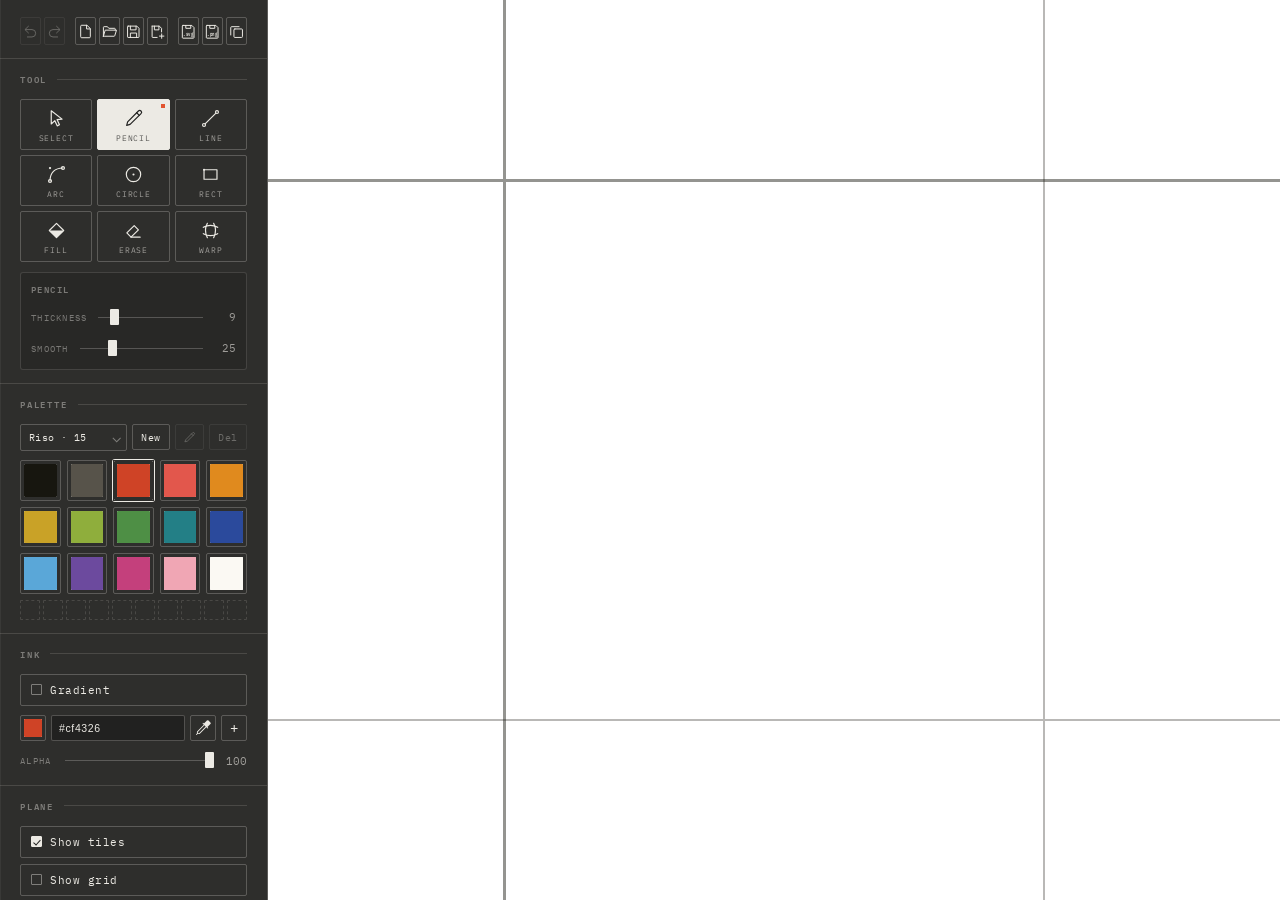
==== index.html @ 2a5c5476 "A sweep lies across what wears it, and the colours stay with the tools that use them What a gradient" ====
<!doctype html>
<html lang="en">
<head>
<meta charset="utf-8">
<meta name="viewport" content="width=device-width, initial-scale=1, maximum-scale=1, user-scalable=no">
<title>Tesselate</title>
<link rel="preconnect" href="https://fonts.googleapis.com">
<link rel="preconnect" href="https://fonts.gstatic.com" crossorigin>
<link href="https://fonts.googleapis.com/css2?family=Fraunces:ital,opsz,wght@0,9..144,400;0,9..144,600;1,9..144,400&family=IBM+Plex+Mono:wght@400;500;600&display=swap" rel="stylesheet">
<link rel="stylesheet" href="styles.css">
</head>
<body>

<aside class="rail">

  <section class="panel bar">
    <div class="toolbar">
      <button id="undo" title="Undo — ⌘Z" aria-label="Undo">
        <svg viewBox="0 0 24 24"><path d="M4.7 9.3h9.4a5.2 5.2 0 1 1 0 10.4H7.6"/><path d="M9.1 4.6L4.2 9.3l4.9 4.7"/></svg>
      </button>
      <button id="redo" title="Redo — ⇧⌘Z" aria-label="Redo">
        <svg viewBox="0 0 24 24"><path d="M19.3 9.3H9.9a5.2 5.2 0 1 0 0 10.4h6.5"/><path d="M14.9 4.6l4.9 4.7-4.9 4.7"/></svg>
      </button>
      <button id="newDrawing" class="gap" title="Start a new drawing" aria-label="New drawing">
        <svg viewBox="0 0 24 24"><path d="M13.5 3.2H6.6a1.4 1.4 0 0 0-1.4 1.4v14.8a1.4 1.4 0 0 0 1.4 1.4h10.8a1.4 1.4 0 0 0 1.4-1.4V8.4z"/><path d="M13.5 3.2v5.2h5.3"/></svg>
      </button>
      <button id="loadJson" title="Open a drawing — ⌘O" aria-label="Open a drawing">
        <svg viewBox="0 0 24 24"><path d="M3.4 18.6V6.2a1 1 0 0 1 1-1h4.7l1.9 2.3h8.1a1 1 0 0 1 1 1v1.6"/><path d="M3.4 18.6l2.5-8.5h16L19.4 18a1 1 0 0 1-1 .7H4.4a1 1 0 0 1-1-.1z"/></svg>
      </button>
      <button id="saveJson" title="Save the drawing back to its file — ⌘S" aria-label="Save">
        <svg viewBox="0 0 24 24"><path d="M4.4 4.4h12.3l3.1 3.1v12.1a.8.8 0 0 1-.8.8H4.4a.8.8 0 0 1-.8-.8V5.2a.8.8 0 0 1 .8-.8z"/><path d="M7.6 4.4v5.3h8V4.4"/><path d="M7.6 20.4v-6.2h8.8v6.2"/></svg>
      </button>
      <button id="saveJsonAs" title="Save the drawing to a new file — ⇧⌘S" aria-label="Save as">
        <svg viewBox="0 0 24 24"><path d="M4.4 4.4h10.2l3.1 3.1v5.1"/><path d="M4.4 4.4v15.2a.8.8 0 0 0 .8.8h6.3"/><path d="M7.6 4.4v5.3h6.4V4.4"/><path d="M17.9 15.4v6.2M14.8 18.5h6.2"/></svg>
      </button>
      <button id="exportSvg" class="gap" title="Save the tiling as an SVG" aria-label="Save SVG">
        <svg viewBox="0 0 24 24"><path d="M4.2 3.4h12.5l3.1 3.1v14a.9.9 0 0 1-.9.9H4.2a.9.9 0 0 1-.9-.9V4.3a.9.9 0 0 1 .9-.9z"/><path d="M8.2 3.4v4.1h7V3.4"/><text x="12" y="18.6" text-anchor="middle" textLength="16.4" lengthAdjust="spacingAndGlyphs">.svg</text></svg>
      </button>
      <button id="exportPng" title="Save the tiling as a PNG" aria-label="Save PNG">
        <svg viewBox="0 0 24 24"><path d="M4.2 3.4h12.5l3.1 3.1v14a.9.9 0 0 1-.9.9H4.2a.9.9 0 0 1-.9-.9V4.3a.9.9 0 0 1 .9-.9z"/><path d="M8.2 3.4v4.1h7V3.4"/><text x="12" y="18.6" text-anchor="middle" textLength="16.4" lengthAdjust="spacingAndGlyphs">.png</text></svg>
      </button>
      <button id="copyPng" title="Copy the tiling to the clipboard as a PNG" aria-label="Copy PNG">
        <svg viewBox="0 0 24 24"><rect x="8.4" y="8.4" width="12" height="12" rx="1.3"/><path d="M15.6 5.2H5.2a1.3 1.3 0 0 0-1.3 1.3v10.4"/></svg>
      </button>
    </div>
    <p class="filename mono" id="fileName" hidden></p>
    <div class="confirm" id="newConfirm" hidden>
      <p>Do you want to save your changes?</p>
      <div class="grid3">
        <button class="wide fatal" id="newYes">Yes</button>
        <button class="wide" id="newNo">No</button>
        <button class="wide" id="newCancel">Cancel</button>
      </div>
    </div>
  </section>

  <section class="panel">
    <div class="label"><span>Tool</span><i></i></div>
    <div class="tools" id="tools">
      <button class="tool" data-tool="select" title="Select — Space (click a mark, drag to move)">
        <svg viewBox="0 0 24 24"><path d="M6 3.2v15.1l4.1-3.8 2.7 5.9 2.6-1.2-2.7-5.9 5.7-.6z"/></svg>
        <em>Select</em>
      </button>
      <button class="tool" data-tool="pencil" title="Pencil — P (freehand, held drag; hold Ctrl as you let go to keep it exactly as drawn)">
        <svg viewBox="0 0 24 24"><path d="M4.2 19.8l3.9-1.1L20.6 6.4a2.1 2.1 0 0 0-3-3L5.3 15.9z"/><path d="M15.6 5.4l3 3"/></svg>
        <em>Pencil</em>
      </button>
      <button class="tool" data-tool="line" title="Line — L (click each end; Shift holds it square or to 45°)">
        <svg viewBox="0 0 24 24"><path d="M5.8 18.2L18.2 5.8"/><circle cx="4.6" cy="19.4" r="1.7"/><circle cx="19.4" cy="4.6" r="1.7"/></svg>
        <em>Line</em>
      </button>
      <button class="tool" data-tool="curve" title="Arc — A (click each end, then bend and click)">
        <svg viewBox="0 0 24 24"><path d="M4.6 19.4C4.6 10 10 4.6 19.4 4.6"/><circle cx="4.6" cy="19.4" r="1.7"/><circle cx="19.4" cy="4.6" r="1.7"/><path d="M4.6 4.6h.01" stroke-width="2.6"/></svg>
        <em>Arc</em>
      </button>
      <button class="tool" data-tool="circle" title="Circle — C (drag rim to rim, or click each end; hold Shift to draw from the centre)">
        <svg viewBox="0 0 24 24"><circle cx="12" cy="12" r="8.2"/><path d="M12 12h.01" stroke-width="2.4"/></svg>
        <em>Circle</em>
      </button>
      <button class="tool" data-tool="rect" title="Rectangle — R (click each corner; Shift squares it)">
        <svg viewBox="0 0 24 24"><rect x="4.6" y="6.6" width="14.8" height="10.8"/><path d="M4.6 6.6h.01" stroke-width="2.4"/></svg>
        <em>Rect</em>
      </button>
      <button class="tool" data-tool="fill" title="Fill — F (click an area, or a mark to recolour it)">
        <svg viewBox="0 0 24 24"><path d="M12 3.8L20.2 12 12 20.2 3.8 12z"/><path d="M12 20.2L3.8 12h16.4z" fill="currentColor" stroke="none"/></svg>
        <em>Fill</em>
      </button>
      <button class="tool" data-tool="erase" title="Erase — E (click or drag across a mark)">
        <svg viewBox="0 0 24 24"><path d="M9.2 19.6l-4.8-4.8 8.4-8.4 4.8 4.8z"/><path d="M9.2 19.6h10.4"/></svg>
        <em>Erase</em>
      </button>
      <button class="tool" data-tool="warp" title="Warp — W (click the paper to drop an anchor; drag its dot to move it, the square on its rim to size it)">
        <svg viewBox="0 0 24 24"><path d="M3.8 8.4c5.4-2.9 11-2.9 16.4 0"/><path d="M3.8 15.6c5.4 2.9 11 2.9 16.4 0"/><path d="M8.4 3.8c-2.9 5.4-2.9 11 0 16.4"/><path d="M15.6 3.8c2.9 5.4 2.9 11 0 16.4"/></svg>
        <em>Warp</em>
      </button>
    </div>
    <!-- The tool in hand's own settings, boxed and named for it. Each says
         in data-for which tools it belongs to; setTool shows the right ones
         and hides the box when a tool has none. -->
    <div class="card" id="toolCard">
      <div class="card-title" id="toolCardTitle">Tool</div>
      <button class="wide toggle" data-toggle="snap" data-for="select line curve circle rect" title="Snap to the lattice and to the marks already drawn — S · Shift suspends it, or asks for it while it is off"><span class="tick"></span><span>Snap to grid and geometry</span></button>
      <div class="row slide" id="widthRow" data-for="select pencil line curve circle rect" title="How thick a stroke is drawn — and, with something held, every stroke held">
        <span class="mono tiny">Thickness</span>
        <input type="range" id="width" min="1" max="64" step="1" value="9" aria-label="Stroke thickness">
        <span class="mono num" id="widthVal">9</span>
      </div>
      <!-- What a gradient lies across belongs to the stroke or fill that
           wears it, not to the gradient: shown only with a gradient about. -->
      <div class="row" id="acrossRow" data-for="select pencil line curve circle rect fill" data-when="sweep" title="What a gradient lies across — for the marks to come and, with something held, every gradient held">
        <span class="mono tiny">Sweep across</span>
        <div class="modes" id="acrossModes">
          <button data-across="shape" title="Each mark's own bounds, so every copy of it looks the same">Mark</button>
          <button data-across="tile" title="The square, so a whole figure fades together — and still repeats exactly">Tile</button>
        </div>
      </div>
      <button class="wide toggle" data-toggle="filled" id="filledBtn" data-for="circle rect">
        <span class="tick"></span><span>Filled shapes</span>
      </button>
      <div class="row slide" id="smoothRow" data-for="pencil" title="How far a stroke is tidied when you let go — 0 keeps it exactly as drawn">
        <span class="mono tiny">Smooth</span>
        <input type="range" id="smooth" min="0" max="100" step="1" value="25" aria-label="Pencil smoothing">
        <span class="mono num" id="smoothVal">25</span>
      </div>
      <div class="grid2 binders" data-for="select">
        <button class="wide" id="groupBtn" title="Bind what you are holding into one thing — G or ⌘G" disabled>Group</button>
        <button class="wide" id="ungroupBtn" title="Let it loose again — U or ⇧⌘G" disabled>Ungroup</button>
      </div>
      <div class="grid4 binders" data-for="select">
        <button class="wide turn" id="turnLeftBtn" title="Turn what you are holding 45° anticlockwise" aria-label="Turn anticlockwise" disabled>
          <svg viewBox="0 0 24 24"><polyline points="1 4 1 10 7 10"/><path d="M3.51 15a9 9 0 1 0 2.13-9.36L1 10"/></svg>
        </button>
        <button class="wide turn" id="turnRightBtn" title="Turn what you are holding 45° clockwise" aria-label="Turn clockwise" disabled>
          <svg viewBox="0 0 24 24"><polyline points="23 4 23 10 17 10"/><path d="M20.49 15a9 9 0 1 1-2.12-9.36L23 10"/></svg>
        </button>
        <button class="wide turn" id="flipXBtn" title="Flip what you are holding left to right" aria-label="Flip horizontally" disabled>
          <svg viewBox="0 0 24 24"><path d="M12 2.6v18.8"/><path d="M9.1 6.9L3.4 12l5.7 5.1z"/><path d="M14.9 6.9L20.6 12l-5.7 5.1z"/></svg>
        </button>
        <button class="wide turn" id="flipYBtn" title="Flip what you are holding top to bottom" aria-label="Flip vertically" disabled>
          <svg viewBox="0 0 24 24"><path d="M2.6 12h18.8"/><path d="M6.9 9.1L12 3.4l5.1 5.7z"/><path d="M6.9 14.9L12 20.6l5.1-5.7z"/></svg>
        </button>
      </div>
      <div class="grid4 binders" data-for="select">
        <button class="wide turn" id="toBottomBtn" title="Send what you are holding to the bottom, under everything else" aria-label="Send to the bottom" disabled>
          <svg viewBox="0 0 24 24"><path d="M5.2 20.2h13.6"/><path d="M12 3.8v11.8"/><path d="M6.8 10.4l5.2 5.2 5.2-5.2"/></svg>
        </button>
        <button class="wide turn" id="downOneBtn" title="Send what you are holding down one, under the next thing below it" aria-label="Send down one" disabled>
          <svg viewBox="0 0 24 24"><path d="M12 4.6v13.8"/><path d="M6.8 13.2l5.2 5.2 5.2-5.2"/></svg>
        </button>
        <button class="wide turn" id="upOneBtn" title="Bring what you are holding up one, over the next thing above it" aria-label="Bring up one" disabled>
          <svg viewBox="0 0 24 24"><path d="M12 19.4V5.6"/><path d="M6.8 10.8L12 5.6l5.2 5.2"/></svg>
        </button>
        <button class="wide turn" id="toTopBtn" title="Bring what you are holding to the top, over everything else" aria-label="Bring to the top" disabled>
          <svg viewBox="0 0 24 24"><path d="M5.2 3.8h13.6"/><path d="M12 20.2V8.4"/><path d="M6.8 13.6L12 8.4l5.2 5.2"/></svg>
        </button>
      </div>
      <div class="grid3 binders" data-for="select">
        <button class="wide" id="cutBtn" title="Cut what you are holding — ⌘X" disabled>Cut</button>
        <button class="wide" id="copyBtn" title="Copy what you are holding — ⌘C" disabled>Copy</button>
        <button class="wide" id="pasteBtn" title="Paste — ⌘V" disabled>Paste</button>
      </div>
      <div id="warpControls" data-for="warp">
        <div class="row slide">
          <span class="mono tiny">Amount</span>
          <input type="range" id="warpAmount" min="0" max="100" step="1" value="100" aria-label="Warp amount">
          <span class="mono num" id="warpAmountVal">100</span>
        </div>
        <div class="sub-row">
          <span class="mono tiny">Anchors</span>
          <div class="modes" id="warpRepeat">
            <button data-repeat="plane" title="Each anchor sits once, where it was put — a lens over the pattern">Plane</button>
            <button data-repeat="tile" title="Each anchor sits in every square, turned with it — still a tiling">Tile</button>
          </div>
        </div>
        <div class="sub-row">
          <span class="mono tiny">Ink</span>
          <div class="modes" id="warpInk">
            <button data-ink="bend" title="Strokes follow the warp and keep the width they were given">Bends</button>
            <button data-ink="swell" title="Strokes are warped as the area they cover, so a bulge thickens them too">Swells</button>
          </div>
        </div>
        <p class="note" id="warpNone"></p>
        <!-- The anchor held, apart from the warp as a whole. -->
        <div class="subgroup" id="warpAnchor" hidden>
          <div class="card-title">Anchor</div>
          <div class="row slide">
            <span class="mono tiny">Bulge</span>
            <input type="range" id="warpBulge" min="-100" max="100" step="1" value="50" aria-label="Bulge">
            <span class="mono num" id="warpBulgeVal">50</span>
          </div>
          <div class="row slide">
            <span class="mono tiny">Twirl</span>
            <input type="range" id="warpTwirl" min="-100" max="100" step="1" value="0" aria-label="Twirl">
            <span class="mono num" id="warpTwirlVal">0</span>
          </div>
          <div class="row slide">
            <span class="mono tiny">Radius</span>
            <input type="range" id="warpRadius" min="10" max="2000" step="5" value="400" aria-label="Radius">
            <span class="mono num" id="warpRadiusVal">400</span>
          </div>
          <button class="wide" id="warpRemove" title="Remove the anchor in hand — Delete">Remove anchor</button>
        </div>
      </div>
    </div>
  </section>

  <!-- The colour panels show only for the tools that put colour down. -->
  <section class="panel" id="palettePanel" data-for="pencil line curve circle rect fill">
    <div class="label"><span>Palette</span><i></i></div>

    <div class="pal-bar">
      <div class="sel"><select id="palSel" aria-label="Palette"></select></div>
      <button class="mini" id="palNew" title="Start a new palette of your own, empty">New</button>
      <button class="mini pen" id="palRename" title="Rename this palette" aria-label="Rename palette">
        <svg viewBox="0 0 24 24"><path d="M4.2 19.8l3.9-1.1L20.6 6.4a2.1 2.1 0 0 0-3-3L5.3 15.9z"/><path d="M15.6 5.4l3 3"/></svg>
      </button>
      <button class="mini" id="palDel" title="Delete this palette">Del</button>
    </div>

    <div class="pal-name" id="palNameRow" hidden>
      <input type="text" id="palName" class="mono" maxlength="22" placeholder="Name it" spellcheck="false" autocomplete="off">
      <button class="mini" id="palSave" title="Save the palette">Save</button>
      <button class="mini" id="palCancel" title="Cancel" aria-label="Cancel">&#215;</button>
    </div>

    <div class="swatches" id="swatches"></div>
    <div class="recent" id="recent" aria-label="Recently used" title="Recently used — ink that has been put down on the drawing, newest first"></div>
  </section>

  <!-- The colour in hand: flat, or a gradient between two ends. -->
  <section class="panel" id="inkPanel" data-for="pencil line curve circle rect fill">
    <div class="label"><span>Ink</span><i></i></div>

    <button class="wide toggle" id="gradOn" title="Fade the ink from one colour to another"><span class="tick"></span><span>Gradient</span></button>

    <div id="inkFlat">
      <div class="mixer">
        <label class="swatch-preview well-pick" title="The ink in hand — click for the system colour picker"><span class="well chk"><i id="mixInk"></i></span><input type="color" id="hexPick" aria-label="Colour picker"></label>
        <input type="text" id="hexInput" class="mono hex" spellcheck="false" autocomplete="off" maxlength="9" aria-label="Hex colour" placeholder="#rrggbbaa">
        <button class="mini drop" id="dropBtn" title="Eyedropper — click the drawing to take the colour under the pointer — I" aria-label="Eyedropper">
          <!-- Bootstrap Icons "eyedropper", MIT -->
          <svg viewBox="0 0 16 16" aria-hidden="true"><path d="M13.354.646a1.207 1.207 0 0 0-1.708 0L8.5 3.793l-.646-.647a.5.5 0 1 0-.708.708L8.293 5l-7.147 7.146A.5.5 0 0 0 1 12.5v1.793l-.854.853a.5.5 0 1 0 .708.707L1.707 15H3.5a.5.5 0 0 0 .354-.146L11 7.707l1.146 1.147a.5.5 0 0 0 .708-.708l-.647-.646 3.147-3.146a1.207 1.207 0 0 0 0-1.708zM2 12.707l7-7L10.293 7l-7 7H2z"/></svg>
        </button>
        <span class="ink-tools" id="inkTools">
          <button class="mini add" id="addSwatch" title="Add this ink to the palette" aria-label="Add to the palette">+</button>
        </span>
      </div>
      <div class="row slide" id="alphaRow">
        <span class="mono tiny">Alpha</span>
        <input type="range" id="alpha" min="1" max="100" step="1" value="100" aria-label="Opacity">
        <span class="mono num" id="alphaVal">100</span>
      </div>
    </div>

    <div class="grad-body" id="gradBody" hidden>
      <!-- The sweep as a whole: where it runs, and how. The dial shows it,
           so there is no strip of it as well. -->
      <div class="card" id="gradSweep">
        <div class="card-title">Sweep
          <span class="card-tools">
            <button class="mini swap" id="gradSwap" title="Swap the two ends" aria-label="Swap the two ends">
              <svg viewBox="0 0 24 24"><path d="M4.5 8.5h14.5"/><path d="M15.5 5l3.5 3.5-3.5 3.5"/><path d="M19.5 15.5H5"/><path d="M8.5 12L5 15.5 8.5 19"/></svg>
            </button>
            <span class="ink-tools" id="gradTools"></span>
          </span>
        </div>
        <div class="sweep-set">
          <!-- The angle, turned by hand: the sweep as it will fall, with a
               hand pointing the way it runs. -->
          <div class="dial chk" id="gradDial" tabindex="0" role="slider" aria-label="Angle of the sweep — drag, or step it with the arrow keys" aria-valuemin="0" aria-valuemax="359" aria-valuenow="90" title="Drag to turn the sweep — Alt holds it to 45° · arrow keys step it, Shift by 45°">
            <i id="gradDialInk"></i>
            <svg viewBox="-30 -30 60 60" aria-hidden="true">
              <g id="gradDialHand" transform="rotate(90)">
                <g class="shade"><path d="M-19 0H17"/><path d="M10.5 -6.5L18.5 0 10.5 6.5"/><circle cx="-19" cy="0" r="2.6"/></g>
                <g class="hand"><path d="M-19 0H17"/><path d="M10.5 -6.5L18.5 0 10.5 6.5"/><circle cx="-19" cy="0" r="2.6"/></g>
              </g>
            </svg>
          </div>
          <div class="sweep-fields">
            <div class="sub-row">
              <span class="mono tiny">Angle</span>
              <span class="angle-field">
                <input type="number" id="gradAngle" class="mono hex" min="0" max="359" step="5" value="90" aria-label="Angle of the sweep, in degrees clockwise from east">
                <span class="mono tiny">deg</span>
              </span>
            </div>
          </div>
        </div>
      </div>
      <!-- Each end, with everything that belongs to it. -->
      <div class="card stop" id="gradStop0">
        <div class="card-title">From</div>
        <div class="mixer">
          <label class="swatch-preview well-pick" id="gradWell0" title="The colour the sweep starts from — click for the system colour picker"><span class="well chk"><i></i></span><input type="color" id="gradPick0" aria-label="Colour the sweep starts from"></label>
          <input type="text" id="gradHex0" class="mono hex" spellcheck="false" autocomplete="off" maxlength="9" aria-label="Hex of the colour the sweep starts from" placeholder="#rrggbbaa">
          <button class="mini drop" id="gradDrop0" title="Take the colour the sweep starts from off the drawing" aria-label="Eyedropper for the start of the sweep">
            <svg viewBox="0 0 16 16" aria-hidden="true"><path d="M13.354.646a1.207 1.207 0 0 0-1.708 0L8.5 3.793l-.646-.647a.5.5 0 1 0-.708.708L8.293 5l-7.147 7.146A.5.5 0 0 0 1 12.5v1.793l-.854.853a.5.5 0 1 0 .708.707L1.707 15H3.5a.5.5 0 0 0 .354-.146L11 7.707l1.146 1.147a.5.5 0 0 0 .708-.708l-.647-.646 3.147-3.146a1.207 1.207 0 0 0 0-1.708zM2 12.707l7-7L10.293 7l-7 7H2z"/></svg>
          </button>
        </div>
        <div class="row slide">
          <span class="mono tiny">Alpha</span>
          <input type="range" id="gradAlpha0" min="0" max="100" step="1" value="100" aria-label="Opacity of the colour the sweep starts from">
          <span class="mono num" id="gradAlphaVal0">100</span>
        </div>
      </div>
      <div class="card stop" id="gradStop1">
        <div class="card-title">To</div>
        <div class="mixer">
          <label class="swatch-preview well-pick" id="gradWell1" title="The colour the sweep fades to — click for the system colour picker"><span class="well chk"><i></i></span><input type="color" id="gradPick1" aria-label="Colour the sweep fades to"></label>
          <input type="text" id="gradHex1" class="mono hex" spellcheck="false" autocomplete="off" maxlength="9" aria-label="Hex of the colour the sweep fades to" placeholder="#rrggbbaa">
          <button class="mini drop" id="gradDrop1" title="Take the colour the sweep fades to off the drawing" aria-label="Eyedropper for the end of the sweep">
            <svg viewBox="0 0 16 16" aria-hidden="true"><path d="M13.354.646a1.207 1.207 0 0 0-1.708 0L8.5 3.793l-.646-.647a.5.5 0 1 0-.708.708L8.293 5l-7.147 7.146A.5.5 0 0 0 1 12.5v1.793l-.854.853a.5.5 0 1 0 .708.707L1.707 15H3.5a.5.5 0 0 0 .354-.146L11 7.707l1.146 1.147a.5.5 0 0 0 .708-.708l-.647-.646 3.147-3.146a1.207 1.207 0 0 0 0-1.708zM2 12.707l7-7L10.293 7l-7 7H2z"/></svg>
          </button>
        </div>
        <div class="row slide">
          <span class="mono tiny">Alpha</span>
          <input type="range" id="gradAlpha1" min="0" max="100" step="1" value="100" aria-label="Opacity of the colour the sweep fades to">
          <span class="mono num" id="gradAlphaVal1">100</span>
        </div>
      </div>
    </div>
  </section>

  <section class="panel">
    <div class="label"><span>Plane</span><i></i></div>
    <button class="wide toggle" data-toggle="grid" title="Show the tile grid across the plane — T"><span class="tick"></span><span>Show tiles</span></button>
    <button class="wide toggle" id="gridOn" title="Show the alignment grid — D cycles its size">
      <span class="tick"></span><span>Show grid</span>
    </button>
    <div class="subs" id="subs"></div>
    <div class="sub-row">
      <span class="mono tiny">Grid type</span>
      <div class="modes" id="diagModes"></div>
    </div>
  </section>

  <section class="panel" id="symmetryPanel">
    <div class="label"><span>Symmetry</span><i></i></div>
    <div class="chips" id="presets"></div>
    <div class="row block-row">
      <span class="mono tiny">Block</span>
      <div class="sizes" id="sizes"></div>
    </div>
    <div class="pattern-grid" id="patternGrid"></div>
    <p class="note">Click a tile to turn it a quarter. The upright arrow is your drawing surface.</p>
    <button class="wide toggle" data-toggle="arrows" title="Mark each square on the plane with the way it has been turned"><span class="tick"></span><span>Show orientation</span></button>
  </section>

</aside>

<main class="stage-wrap">
  <canvas id="stage"></canvas>
</main>

<script src="src/geometry.js"></script>
<script src="src/patterns.js"></script>
<script src="src/warp.js"></script>
<script src="src/app.js"></script>
</body>
</html>
---- styles.css ----
/* ------------------------------------------------------------------
   Tesselate — dark grey bench, white paper, one vermilion accent. The
   tools recede so the work does not have to compete with them; all
   colour is in the artwork, none in the room around it.

   `ink` is the foreground the rail is written in, `paper` what sits
   against it — light on dark now, which is why a chip that fills with
   ink reads as light with dark lettering. The names keep their
   meaning; only the values change hands.
   ------------------------------------------------------------------ */

:root {
  color-scheme: dark;
  --paper: #212120;
  --paper-lift: #2e2e2c;
  --shade: #1a1a19;
  --ink: #eceae4;
  --ink-60: rgba(236, 234, 228, 0.6);
  --ink-42: rgba(236, 234, 228, 0.42);
  --ink-22: rgba(236, 234, 228, 0.24);
  --ink-12: rgba(236, 234, 228, 0.14);
  --ink-06: rgba(236, 234, 228, 0.07);
  --accent: #e2542f;
  --rail: 268px;
  --mono: "IBM Plex Mono", ui-monospace, "SF Mono", Menlo, monospace;
  --serif: "Fraunces", "Hoefler Text", Georgia, serif;
}

* { box-sizing: border-box; }
[hidden] { display: none !important; }

html, body {
  height: 100%;
  margin: 0;
  overflow: hidden;
  overscroll-behavior: none;
  background: var(--shade);
  color: var(--ink);
  font-family: var(--mono);
  -webkit-font-smoothing: antialiased;
  touch-action: none;
}

body { display: flex; }

/* ---------------- rail ---------------- */

.rail {
  width: var(--rail);
  flex: 0 0 var(--rail);
  height: 100%;
  overflow-y: auto;
  overflow-x: hidden;
  background: var(--paper-lift);
  border-right: 1px solid var(--ink-22);
  box-shadow: 1px 0 0 rgba(255, 255, 255, 0.05) inset, -18px 0 30px -24px rgba(0, 0, 0, 0.7);
  display: flex;
  flex-direction: column;
  scrollbar-width: thin;
}
.rail::-webkit-scrollbar { width: 8px; }
.rail::-webkit-scrollbar-thumb { background: var(--ink-12); }

.panel { padding: 12px 20px 13px; border-bottom: 1px solid var(--ink-12); }
/* Nothing follows the last panel, so its rule would just hang in the gap. */
.rail > .panel:last-child { border-bottom: none; }
.rail > section.panel:first-of-type { padding-top: 17px; }

.label {
  display: flex;
  align-items: center;
  gap: 10px;
  margin-bottom: 12px;
  font-size: 9px;
  font-weight: 600;
  letter-spacing: 0.2em;
  text-transform: uppercase;
  color: var(--ink-42);
}
.label i { flex: 1; height: 1px; background: var(--ink-12); }

/* The New-confirm block eases in the same way the symmetry panel used to. */
@keyframes unfold {
  from { opacity: 0; transform: translateY(-3px); }
  to { opacity: 1; transform: none; }
}

/* ---------------- buttons ---------------- */

button {
  font-family: var(--mono);
  color: var(--ink);
  background: transparent;
  border: 1px solid var(--ink-22);
  border-radius: 2px;
  cursor: pointer;
  transition: background 0.13s ease, color 0.13s ease, border-color 0.13s ease;
}
button:hover { background: var(--ink-06); }
button:active { transform: translateY(0.5px); }
button:focus-visible { outline: 2px solid var(--accent); outline-offset: 1px; }

/* Nine tools, three to a row: four to a row left the warp on a row of
   its own. */
.tools { display: grid; grid-template-columns: repeat(3, 1fr); gap: 5px; }
.tool {
  position: relative;
  display: flex;
  flex-direction: column;
  align-items: center;
  gap: 4px;
  padding: 8px 2px 6px;
}
.tool svg {
  width: 21px;
  height: 21px;
  fill: none;
  stroke: currentColor;
  stroke-width: 1.35;
  stroke-linecap: round;
  stroke-linejoin: round;
}
.tool em {
  font-style: normal;
  font-size: 8px;
  letter-spacing: 0.11em;
  text-transform: uppercase;
  color: var(--ink-60);
}
.tool.on { background: var(--ink); border-color: var(--ink); color: var(--paper); }
/* The lit tool is light, so its caption is the dark of the rail — the
   light one it had was left over from when the rail was light, and wrote
   the caption out of sight on its own button. */
.tool.on em { color: rgba(33, 33, 32, 0.72); }
.tool.on::before {
  content: "";
  position: absolute;
  top: 4px;
  right: 4px;
  width: 4px;
  height: 4px;
  background: var(--accent);
}

.wide {
  display: flex;
  align-items: center;
  gap: 8px;
  width: 100%;
  padding: 8px 10px;
  font-size: 10.5px;
  letter-spacing: 0.05em;
  text-align: left;
}
.grid2 { display: grid; grid-template-columns: 1fr 1fr; gap: 6px; }
.grid4 { display: grid; grid-template-columns: repeat(4, 1fr); gap: 5px; }
.grid2 .wide { justify-content: center; text-align: center; }
.grid2 + .grid2, .filename + .grid2, .confirm + .grid2 { margin-top: 6px; }
.grid3 { display: grid; grid-template-columns: repeat(3, 1fr); gap: 6px; }
.grid3 .wide { justify-content: center; text-align: center; padding: 8px 4px; }
.binders { margin-top: 8px; }
.binders + .binders { margin-top: 6px; }
.wide.turn { justify-content: center; padding: 7px 0; }
.wide.turn svg {
  width: 15px;
  height: 15px;
  flex: 0 0 15px;
  fill: none;
  stroke: currentColor;
  stroke-width: 1.6;
  stroke-linecap: round;
  stroke-linejoin: round;
}
.wide:disabled { opacity: 0.32; cursor: default; }
.wide:disabled:hover { background: transparent; }

/* The file the drawing belongs to, with a dot while it has moved on. */
.filename {
  margin: 7px 0 0;
  font-size: 9px;
  letter-spacing: 0.04em;
  color: var(--ink-42);
  white-space: nowrap;
  overflow: hidden;
  text-overflow: ellipsis;
}
.filename::before {
  content: "";
  display: inline-block;
  width: 4px;
  height: 4px;
  margin-left: 6px;
  border-radius: 50%;
  background: var(--accent);
  opacity: 0;
  vertical-align: 0.1em;
}
.filename.dirty::before { opacity: 1; }

/* The table's own controls, at the top where the work starts. They
   share the row between them, so it holds however many there are, and a
   little air marks off the three groups: history, file, export. */
.toolbar { display: flex; gap: 3px; }
.toolbar > button {
  flex: 1 1 0;
  min-width: 0;
  height: 28px;
  padding: 0;
  display: grid;
  place-items: center;
}
.toolbar > button.gap { margin-left: 7px; }
.toolbar > button svg {
  width: 17px;
  height: 17px;
  fill: none;
  stroke: currentColor;
  stroke-width: 1.4;
  stroke-linecap: round;
  stroke-linejoin: round;
}
/* The two exports say what they write, on the same disk the save uses.
   `textLength` stretches the letters to the disk's own width, so they
   fill it whatever the font turns out to be. */
.toolbar > button svg text {
  fill: currentColor;
  stroke: none;
  font-family: var(--mono);
  font-size: 8.4px;
  font-weight: 600;
}
.toolbar > button:disabled { opacity: 0.3; cursor: default; }
.toolbar > button:disabled:hover { background: transparent; }

/* Clear asks first, in the rail rather than in a browser box. */
.confirm {
  margin-top: 7px;
  padding: 9px 10px 10px;
  border: 1px solid rgba(207, 67, 38, 0.45);
  border-radius: 2px;
  background: rgba(207, 67, 38, 0.055);
  animation: unfold 0.16s ease both;
}
.confirm p {
  margin: 0 0 8px;
  font-size: 10px;
  line-height: 1.45;
  letter-spacing: 0.02em;
  color: var(--ink-60);
}
.confirm p .mono { color: var(--ink-42); }
.wide.fatal {
  justify-content: center;
  background: var(--accent);
  border-color: var(--accent);
  color: var(--paper);
}
.wide.fatal:hover { background: #b9351b; border-color: #b9351b; }

.toggle { margin-top: 6px; }
.sub-row {
  display: flex;
  flex-wrap: wrap;
  align-items: center;
  gap: 7px;
  margin-top: 10px;
}
/* One row, however many sizes there are: they share the width between
   them rather than wrapping a lone number onto a line of its own. */
.subs { display: flex; flex-wrap: nowrap; gap: 3px; margin-top: 6px; }
/* The sizes belong to the switch above them; with it off there is no
   grid for them to size, so they go quiet rather than disappearing. */
.subs button:disabled { opacity: 0.3; cursor: default; }
.subs button:disabled:hover { background: transparent; }
.subs button {
  flex: 1 1 0;
  min-width: 0;
  height: 24px;
  padding: 0 2px;
  font-size: 10px;
  display: grid;
  place-items: center;
}
.subs button.on { background: var(--ink); border-color: var(--ink); color: var(--paper); }

.modes { display: flex; gap: 4px; margin-left: auto; }
.modes button {
  height: 24px;
  padding: 0 8px;
  font-size: 9.5px;
  letter-spacing: 0.06em;
}
.modes button.on { background: var(--ink); border-color: var(--ink); color: var(--paper); }
.toggle .tick {
  width: 11px;
  height: 11px;
  flex: 0 0 11px;
  border: 1px solid var(--ink-42);
  border-radius: 1px;
  position: relative;
}
.toggle.muted { opacity: 0.42; }
.toggle.on .tick { background: var(--ink); border-color: var(--ink); }
/* A tick, drawn as two sides of a box turned on its corner. */
.toggle.on .tick::after {
  content: "";
  position: absolute;
  left: 3px;
  top: 0.5px;
  width: 2.5px;
  height: 6px;
  border: solid var(--paper);
  border-width: 0 1.5px 1.5px 0;
  transform: rotate(42deg);
}

/* ---------------- palette ---------------- */

.pal-bar { display: flex; gap: 5px; align-items: stretch; margin-bottom: 9px; }
.sel { position: relative; flex: 1; min-width: 0; }
.sel::after {
  content: "";
  position: absolute;
  right: 8px;
  top: 50%;
  margin-top: -1.5px;
  width: 5px;
  height: 5px;
  border-right: 1px solid var(--ink-42);
  border-bottom: 1px solid var(--ink-42);
  transform: rotate(45deg) translateY(-1px);
  pointer-events: none;
}
#palSel {
  -webkit-appearance: none;
  appearance: none;
  width: 100%;
  height: 100%;
  padding: 6px 20px 6px 8px;
  font-family: var(--mono);
  font-size: 10px;
  letter-spacing: 0.04em;
  color: var(--ink);
  background: transparent;
  border: 1px solid var(--ink-22);
  border-radius: 2px;
  cursor: pointer;
  text-overflow: ellipsis;
}
#palSel:hover { background: var(--ink-06); }
#palSel:focus-visible { outline: 2px solid var(--accent); outline-offset: 1px; }

.mini {
  padding: 0 8px;
  height: 26px;
  font-size: 9.5px;
  letter-spacing: 0.07em;
  display: grid;
  place-items: center;
  flex: 0 0 auto;
}
/* The rename pencil, drawn in the same line as the tool icons. */
.mini.pen { padding: 0 7px; }
.mini.pen svg {
  width: 13px;
  height: 13px;
  fill: none;
  stroke: currentColor;
  stroke-width: 1.5;
  stroke-linecap: round;
  stroke-linejoin: round;
}
.mini:disabled { opacity: 0.32; cursor: default; }
.mini:disabled:hover { background: transparent; }
.armed {
  background: var(--accent);
  border-color: var(--accent);
  color: var(--paper);
}
.armed:hover { background: #b9351b; border-color: #b9351b; }

.pal-name { display: flex; gap: 5px; margin-bottom: 9px; animation: unfold 0.16s ease both; }
.pal-name input {
  flex: 1;
  min-width: 0;
  height: 26px;
  padding: 0 8px;
  font-size: 10.5px;
  letter-spacing: 0.03em;
  color: var(--ink);
  background: var(--paper);
  border: 1px solid var(--ink-42);
  border-radius: 2px;
}
.pal-name input:focus { outline: none; border-color: var(--accent); }

.swatches { display: grid; grid-template-columns: repeat(5, 1fr); gap: 6px; }
/* Somewhere to aim at while it is still empty — a new palette starts
   that way, and dropping a colour in is how it stops being. */
.swatches { min-height: 30px; }
/* The strip a colour is being dragged into — or the end of a sweep it
   would fill — and the place in a strip the drop would land — a bar down the side of the swatch it would go in
   front of, or behind the last one where it would go on the end. */
.swatches.drop, .recent.drop, .card.drop {
  outline: 1px dashed var(--accent);
  outline-offset: 3px;
}
.swatch.ins-before::before,
.swatch.ins-after::before {
  content: "";
  position: absolute;
  top: -2px;
  bottom: -2px;
  width: 2px;
  background: var(--accent);
  pointer-events: none;
}
.swatch.ins-before::before { left: -4px; }
.swatch.ins-after::before { right: -4px; }
/* Ink that was mixed rather than picked, kept to hand. Ten slots, small
   enough that the palette above stays the thing that reads; the empty
   ones are drawn so the strip does not change shape as it fills. */
.recent { display: grid; grid-template-columns: repeat(10, 1fr); gap: 3px; margin-top: 6px; }
.recent .swatch { border-radius: 1px; }
.recent .swatch .well { inset: 2px; }
/* The cross, cut down for a slot half the size of a palette swatch. */
.recent .swatch .kill {
  width: 10px;
  height: 10px;
  font-size: 9px;
}
.recent .slot {
  aspect-ratio: 1;
  border: 1px dashed var(--ink-12);
  border-radius: 1px;
}
.swatch {
  aspect-ratio: 1;
  border: 1px solid var(--ink-22);
  border-radius: 2px;
  padding: 0;
  position: relative;
}
/* Alpha only reads against something, so every well sits on a check. */
.chk {
  background-color: #fff;   /* alpha reads against the paper, which is white */
  background-image:
    linear-gradient(45deg, rgba(0, 0, 0, 0.16) 25%, transparent 25% 75%, rgba(0, 0, 0, 0.16) 75%),
    linear-gradient(45deg, rgba(0, 0, 0, 0.16) 25%, transparent 25% 75%, rgba(0, 0, 0, 0.16) 75%);
  background-size: 8px 8px;
  background-position: 0 0, 4px 4px;
}
/* colour well: the check sits under the ink, not around it */
.well {
  position: absolute;
  inset: 3px;
  border-radius: 1px;
  overflow: hidden;
}
.well i { position: absolute; inset: 0; }
.swatch.on { border-color: var(--ink); box-shadow: 0 0 0 1px var(--ink); }
/* The ring on the swatch in hand. It lies over the whole button, the
   remove cross included, so it has to let the pointer through — with it
   catching the click, the cross on the selected swatch did nothing but
   pick the colour again. */
.swatch.on::after {
  content: "";
  position: absolute;
  inset: -1px;
  border: 1px solid var(--paper-lift);
  pointer-events: none;
}
.swatch .kill {
  position: absolute;
  top: 0;
  right: 0;
  width: 13px;
  height: 13px;
  display: grid;
  place-items: center;
  font-size: 11px;
  line-height: 1;
  font-style: normal;
  color: var(--paper);
  background: var(--ink);
  opacity: 0;
  transition: opacity 0.12s ease;
}
.swatch:hover .kill { opacity: 0.85; }
.swatch .kill:hover { opacity: 1; background: var(--accent); }

.mixer { display: flex; align-items: center; gap: 5px; margin-top: 9px; }
/* The gradient's own controls, shown only while the ink is one. */
.grad-body { animation: unfold 0.16s ease both; }
.grad-body .sub-row { margin-top: 8px; }
/* The eyedropper and the + go with the ink: beside the flat colour, or
   at the head of the sweep once the ink is a gradient. */
.ink-tools { display: flex; gap: 5px; }
.ink-tools:empty { display: none; }
/* The angle, set by hand. The dial is a square of the sweep as it will
   fall across a mark — CSS measures a gradient's length the way the plane
   does, corner to corner — with a hand pointing the way it runs. */
.sweep-set { display: flex; align-items: center; gap: 12px; margin-top: 8px; }
.sweep-fields { flex: 1; min-width: 0; }
.sweep-fields .sub-row:first-child { margin-top: 0; }
.dial {
  position: relative;
  width: 60px;
  height: 60px;
  flex: 0 0 60px;
  border: 1px solid var(--ink-22);
  border-radius: 3px;
  cursor: grab;
  touch-action: none;
}
.dial.turning { cursor: grabbing; }
.dial:hover, .dial:focus-visible { border-color: var(--ink-60); outline: none; }
.dial i { position: absolute; inset: 0; border-radius: 2px; }
.dial svg { position: absolute; inset: 0; width: 100%; height: 100%; pointer-events: none; }
.dial svg g.shade { fill: rgba(0, 0, 0, 0.5); stroke: rgba(0, 0, 0, 0.5); stroke-width: 4.2; stroke-linecap: round; stroke-linejoin: round; }
.dial svg g.hand { fill: #fff; stroke: #fff; stroke-width: 1.8; stroke-linecap: round; stroke-linejoin: round; }
.dial svg path { fill: none; }
.angle-field { margin-left: auto; display: flex; align-items: center; gap: 5px; }
.angle-field input { flex: 0 0 46px; width: 46px; text-align: right; padding: 0 6px; -moz-appearance: textfield; appearance: textfield; }
.angle-field input::-webkit-inner-spin-button,
.angle-field input::-webkit-outer-spin-button { -webkit-appearance: none; margin: 0; }
.mini.swap { width: 26px; height: 26px; padding: 0; }
.mini.swap svg {
  width: 15px;
  height: 15px;
  fill: none;
  stroke: currentColor;
  stroke-width: 1.4;
  stroke-linecap: round;
  stroke-linejoin: round;
}
/* Controls that belong to one thing are boxed, so that they read as one:
   the tool in hand, the sweep of a gradient, each end of it. The title
   says what the box is about; anything in a panel outside a box is about
   the panel as a whole. */
.card {
  margin-top: 10px;
  padding: 8px 10px 10px;
  border: 1px solid var(--ink-12);
  border-radius: 3px;
  background: rgba(0, 0, 0, 0.12);
}
.card-title {
  display: flex;
  align-items: center;
  justify-content: space-between;
  gap: 8px;
  font-size: 9px;
  font-weight: 600;
  letter-spacing: 0.16em;
  text-transform: uppercase;
  color: var(--ink-42);
}
.card > .card-title + .mixer { margin-top: 7px; }
/* Buttons that act on the box as a whole sit at the end of its title. */
.card-tools { display: flex; align-items: center; gap: 5px; margin: -4px 0 -4px auto; }
/* A group within a group — the anchor held, within the warp — set off by
   a rule rather than a second box. */
.subgroup { margin-top: 12px; padding-top: 10px; border-top: 1px solid var(--ink-12); }
.swatch-preview {
  width: 26px;
  height: 26px;
  flex: 0 0 26px;
  border: 1px solid var(--ink-22);
  border-radius: 2px;
  position: relative;
}

.hex {
  flex: 1;
  min-width: 0;
  height: 26px;
  padding: 0 7px;
  font-size: 10.5px;
  letter-spacing: 0.06em;
  color: var(--ink);
  background: var(--paper);
  border: 1px solid var(--ink-22);
  border-radius: 2px;
  text-transform: lowercase;
}
.hex::placeholder { color: var(--ink-22); text-transform: none; }
.hex:focus { outline: none; border-color: var(--ink-42); background: #2b2b29; }
.hex.bad { border-color: var(--accent); color: var(--accent); }

/* A colour's own well is its picker: click it and the system colour
   picker opens on that colour. There is no separate picker button beside
   it to find. */
.well-pick { cursor: pointer; transition: border-color 0.13s ease; }
.well-pick:hover { border-color: var(--ink-60); }
.well-pick input {
  position: absolute;
  inset: 0;
  opacity: 0;
  width: 100%;
  height: 100%;
  padding: 0;
  border: 0;
  cursor: pointer;
}
.mini.add { width: 26px; height: 26px; padding: 0; font-size: 14px; line-height: 1; }
/* Bootstrap's eyedropper is a filled glyph, not an outline like the tools. */
.mini.drop { width: 26px; height: 26px; padding: 0; }
.mini.drop svg { width: 15px; height: 15px; fill: currentColor; stroke: none; }

.row { display: flex; align-items: center; gap: 9px; }
.slide { margin-top: 9px; }
.slide .tiny { flex: 0 0 34px; }
.num { font-size: 10.5px; width: 22px; text-align: right; color: var(--ink-60); font-variant-numeric: tabular-nums; }
.tiny { font-size: 9px; letter-spacing: 0.14em; text-transform: uppercase; color: var(--ink-42); }

input[type="range"] {
  -webkit-appearance: none;
  appearance: none;
  flex: 1;
  min-width: 0;
  height: 18px;
  background: transparent;
  cursor: ew-resize;
}
input[type="range"]::-webkit-slider-runnable-track { height: 1px; background: var(--ink-22); }
input[type="range"]::-webkit-slider-thumb {
  -webkit-appearance: none;
  width: 9px;
  height: 16px;
  margin-top: -8px;
  border-radius: 1px;
  background: var(--ink);
}
input[type="range"]::-moz-range-track { height: 1px; background: var(--ink-22); }
input[type="range"]::-moz-range-thumb { width: 9px; height: 16px; border: 0; border-radius: 1px; background: var(--ink); }

/* ---------------- symmetry ---------------- */

.chips { display: flex; flex-wrap: wrap; gap: 5px; }
.chip {
  padding: 5px 8px;
  font-size: 9px;
  letter-spacing: 0.1em;
  text-transform: uppercase;
  color: var(--ink-60);
}
.chip.on { background: var(--ink); border-color: var(--ink); color: var(--paper); }

.block-row { margin: 11px 0 9px; justify-content: space-between; }
.sizes { display: flex; gap: 4px; }
.sizes button {
  width: 24px;
  height: 24px;
  font-size: 10px;
  display: grid;
  place-items: center;
}
.sizes button.on { background: var(--ink); border-color: var(--ink); color: var(--paper); }

.pattern-grid {
  display: grid;
  max-width: 122px;
  gap: 3px;
  padding: 7px;
  background: var(--paper);
  border: 1px solid var(--ink-12);
  border-radius: 2px;
}
.cell {
  position: relative;
  aspect-ratio: 1;
  padding: 0;
  border-color: var(--ink-12);
  background: var(--paper-lift);
  display: grid;
  place-items: center;
}
.cell svg {
  width: 74%;
  height: 74%;
  color: var(--ink-60);
  overflow: visible;
  transition: transform 0.16s cubic-bezier(0.2, 0.7, 0.2, 1);
}
.cell svg text {
  font-size: 14px;
  fill: currentColor;
}
.cell:hover svg { color: var(--ink); }
.cell.src { border-color: var(--ink-42); background: rgba(236, 234, 228, 0.1); }
.cell.src svg { color: var(--accent); }
.cell.src::after {
  content: "";
  position: absolute;
  inset: 3px;
  border: 1px dashed var(--ink-22);
}
.note {
  margin: 8px 0 0;
  font-size: 9px;
  line-height: 1.45;
  color: var(--ink-42);
  letter-spacing: 0.01em;
}

/* ---------------- stage ---------------- */

.stage-wrap { position: relative; flex: 1; min-width: 0; height: 100%; }
#stage { display: block; width: 100%; height: 100%; cursor: crosshair; }
#stage.gripping { cursor: pointer; }
#stage.panning { cursor: grabbing; }
#stage.outside { cursor: grab; }
#stage.selecting { cursor: default; }
#stage.grabbable { cursor: move; }
#stage.dropping { cursor: crosshair; }

@media (max-width: 820px) {
  body { flex-direction: column-reverse; }
  .rail { width: 100%; flex: 0 0 auto; max-height: 46%; border-right: 0; border-top: 1px solid var(--ink-22); }
  .stage-wrap { flex: 1; }
}
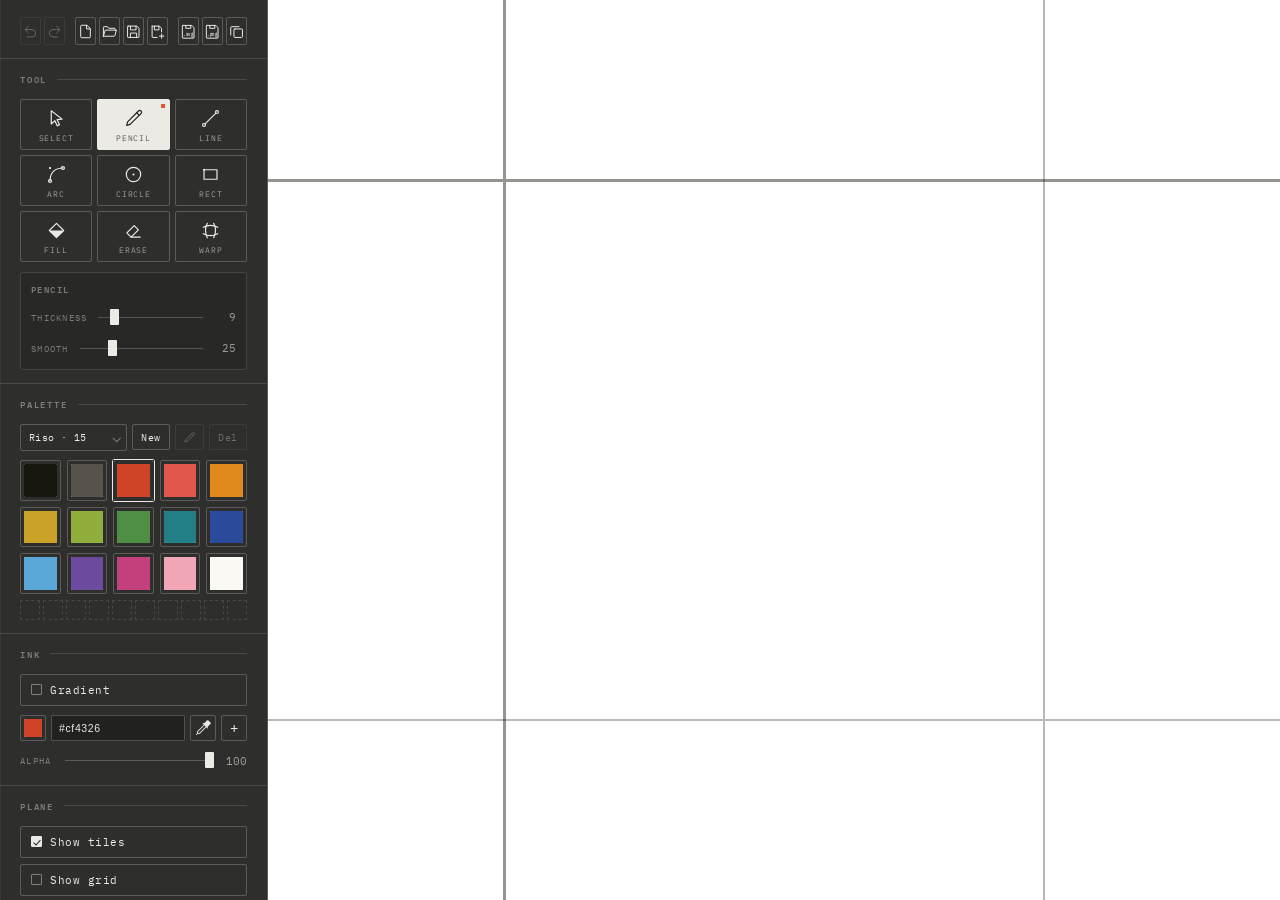
==== commit 3a6fa244: "The flip glyphs read as the way the mark travels The two flip buttons wore each other's glyph. Flip " ====
--- a/index.html
+++ b/index.html
@@ -134,10 +134,10 @@
           <svg viewBox="0 0 24 24"><polyline points="23 4 23 10 17 10"/><path d="M20.49 15a9 9 0 1 1-2.12-9.36L23 10"/></svg>
         </button>
         <button class="wide turn" id="flipXBtn" title="Flip what you are holding left to right" aria-label="Flip horizontally" disabled>
+          <svg viewBox="0 0 24 24"><path d="M2.6 12h18.8"/><path d="M6.9 9.1L12 3.4l5.1 5.7z"/><path d="M6.9 14.9L12 20.6l5.1-5.7z"/></svg>
+        </button>
+        <button class="wide turn" id="flipYBtn" title="Flip what you are holding top to bottom" aria-label="Flip vertically" disabled>
           <svg viewBox="0 0 24 24"><path d="M12 2.6v18.8"/><path d="M9.1 6.9L3.4 12l5.7 5.1z"/><path d="M14.9 6.9L20.6 12l-5.7 5.1z"/></svg>
-        </button>
-        <button class="wide turn" id="flipYBtn" title="Flip what you are holding top to bottom" aria-label="Flip vertically" disabled>
-          <svg viewBox="0 0 24 24"><path d="M2.6 12h18.8"/><path d="M6.9 9.1L12 3.4l5.1 5.7z"/><path d="M6.9 14.9L12 20.6l5.1-5.7z"/></svg>
         </button>
       </div>
       <div class="grid4 binders" data-for="select">
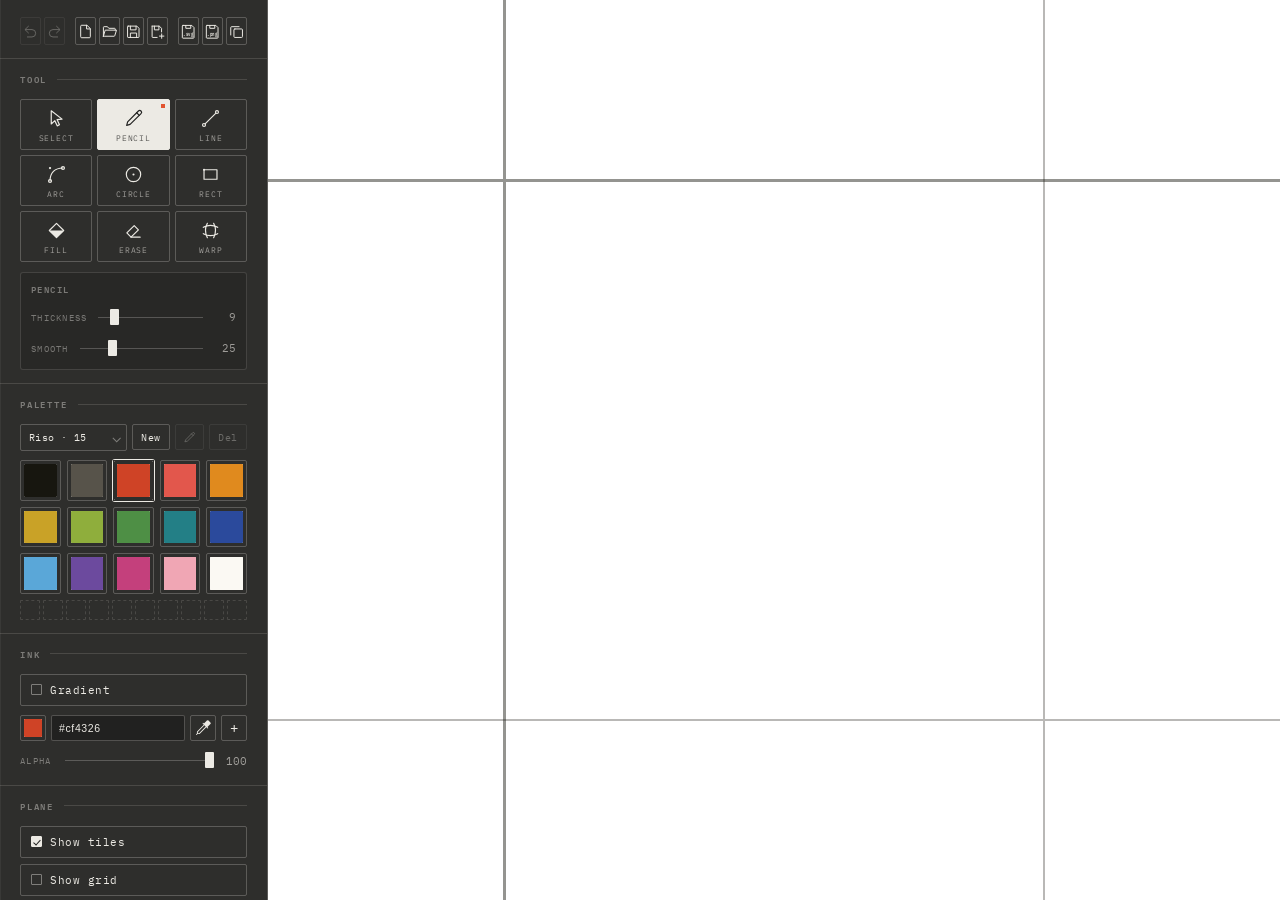
==== commit be354f57: "The flip glyphs go back the way they were The swap was wrong. Flip left to right came to wear the ba" ====
--- a/index.html
+++ b/index.html
@@ -134,10 +134,10 @@
           <svg viewBox="0 0 24 24"><polyline points="23 4 23 10 17 10"/><path d="M20.49 15a9 9 0 1 1-2.12-9.36L23 10"/></svg>
         </button>
         <button class="wide turn" id="flipXBtn" title="Flip what you are holding left to right" aria-label="Flip horizontally" disabled>
+          <svg viewBox="0 0 24 24"><path d="M12 2.6v18.8"/><path d="M9.1 6.9L3.4 12l5.7 5.1z"/><path d="M14.9 6.9L20.6 12l-5.7 5.1z"/></svg>
+        </button>
+        <button class="wide turn" id="flipYBtn" title="Flip what you are holding top to bottom" aria-label="Flip vertically" disabled>
           <svg viewBox="0 0 24 24"><path d="M2.6 12h18.8"/><path d="M6.9 9.1L12 3.4l5.1 5.7z"/><path d="M6.9 14.9L12 20.6l5.1-5.7z"/></svg>
-        </button>
-        <button class="wide turn" id="flipYBtn" title="Flip what you are holding top to bottom" aria-label="Flip vertically" disabled>
-          <svg viewBox="0 0 24 24"><path d="M12 2.6v18.8"/><path d="M9.1 6.9L3.4 12l5.7 5.1z"/><path d="M14.9 6.9L20.6 12l-5.7 5.1z"/></svg>
         </button>
       </div>
       <div class="grid4 binders" data-for="select">
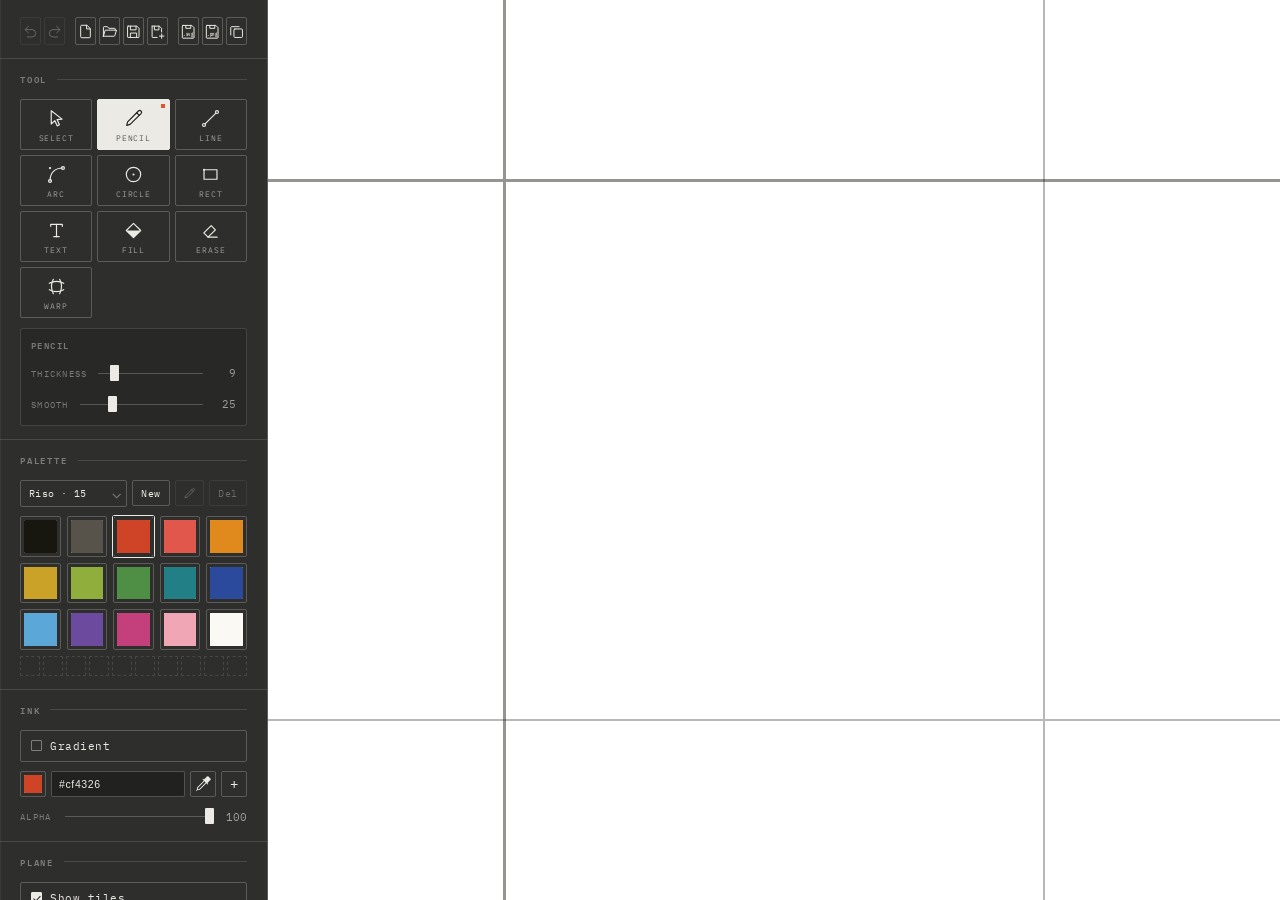
==== commit dfc0f5c3: "Letters are marks: a text tool that traces what it types Text on the tile, on X. Click where the let" ====
--- a/index.html
+++ b/index.html
@@ -81,6 +81,10 @@
         <svg viewBox="0 0 24 24"><rect x="4.6" y="6.6" width="14.8" height="10.8"/><path d="M4.6 6.6h.01" stroke-width="2.4"/></svg>
         <em>Rect</em>
       </button>
+      <button class="tool" data-tool="text" title="Text — X (click where the letters start, then type; Enter sets them down)">
+        <svg viewBox="0 0 24 24"><path d="M5.4 7.2V4.9h13.2v2.3"/><path d="M12 4.9v14.2"/><path d="M8.9 19.1h6.2"/></svg>
+        <em>Text</em>
+      </button>
       <button class="tool" data-tool="fill" title="Fill — F (click an area, or a mark to recolour it)">
         <svg viewBox="0 0 24 24"><path d="M12 3.8L20.2 12 12 20.2 3.8 12z"/><path d="M12 20.2L3.8 12h16.4z" fill="currentColor" stroke="none"/></svg>
         <em>Fill</em>
@@ -99,7 +103,7 @@
          and hides the box when a tool has none. -->
     <div class="card" id="toolCard">
       <div class="card-title" id="toolCardTitle">Tool</div>
-      <button class="wide toggle" data-toggle="snap" data-for="select line curve circle rect" title="Snap to the lattice and to the marks already drawn — S · Shift suspends it, or asks for it while it is off"><span class="tick"></span><span>Snap to grid and geometry</span></button>
+      <button class="wide toggle" data-toggle="snap" data-for="select line curve circle rect text" title="Snap to the lattice and to the marks already drawn — S · Shift suspends it, or asks for it while it is off"><span class="tick"></span><span>Snap to grid and geometry</span></button>
       <div class="row slide" id="widthRow" data-for="select pencil line curve circle rect" title="How thick a stroke is drawn — and, with something held, every stroke held">
         <span class="mono tiny">Thickness</span>
         <input type="range" id="width" min="1" max="64" step="1" value="9" aria-label="Stroke thickness">
@@ -107,7 +111,7 @@
       </div>
       <!-- What a gradient lies across belongs to the stroke or fill that
            wears it, not to the gradient: shown only with a gradient about. -->
-      <div class="row" id="acrossRow" data-for="select pencil line curve circle rect fill" data-when="sweep" title="What a gradient lies across — for the marks to come and, with something held, every gradient held">
+      <div class="row" id="acrossRow" data-for="select pencil line curve circle rect text fill" data-when="sweep" title="What a gradient lies across — for the marks to come and, with something held, every gradient held">
         <span class="mono tiny">Sweep across</span>
         <div class="modes" id="acrossModes">
           <button data-across="shape" title="Each mark's own bounds, so every copy of it looks the same">Mark</button>
@@ -116,6 +120,24 @@
       </div>
       <button class="wide toggle" data-toggle="filled" id="filledBtn" data-for="circle rect">
         <span class="tick"></span><span>Filled shapes</span>
+      </button>
+      <!-- Text. The size is in tile units, so 1000 is the whole square
+           and 140 fits seven lines down it. -->
+      <div class="row slide" data-for="text" title="How tall the letters are set, against the square — and, with something being typed, what is being typed">
+        <span class="mono tiny">Size</span>
+        <input type="range" id="typeSize" min="20" max="400" step="2" value="140" aria-label="Text size">
+        <span class="mono num" id="typeSizeVal">140</span>
+      </div>
+      <div class="row" data-for="text" title="The face the letters are cut from">
+        <span class="mono tiny">Face</span>
+        <div class="modes" id="typeFaces">
+          <button data-face="sans" title="Plain, even-weighted letters">Sans</button>
+          <button data-face="serif" title="Letters with serifs and a varying stroke">Serif</button>
+          <button data-face="mono" title="Every letter the same width">Mono</button>
+        </div>
+      </div>
+      <button class="wide toggle" data-toggle="typeBold" id="typeBoldBtn" data-for="text">
+        <span class="tick"></span><span>Bold</span>
       </button>
       <div class="row slide" id="smoothRow" data-for="pencil" title="How far a stroke is tidied when you let go — 0 keeps it exactly as drawn">
         <span class="mono tiny">Smooth</span>
@@ -205,7 +227,7 @@
   </section>
 
   <!-- The colour panels show only for the tools that put colour down. -->
-  <section class="panel" id="palettePanel" data-for="pencil line curve circle rect fill">
+  <section class="panel" id="palettePanel" data-for="pencil line curve circle rect text fill">
     <div class="label"><span>Palette</span><i></i></div>
 
     <div class="pal-bar">
@@ -228,7 +250,7 @@
   </section>
 
   <!-- The colour in hand: flat, or a gradient between two ends. -->
-  <section class="panel" id="inkPanel" data-for="pencil line curve circle rect fill">
+  <section class="panel" id="inkPanel" data-for="pencil line curve circle rect text fill">
     <div class="label"><span>Ink</span><i></i></div>
 
     <button class="wide toggle" id="gradOn" title="Fade the ink from one colour to another"><span class="tick"></span><span>Gradient</span></button>
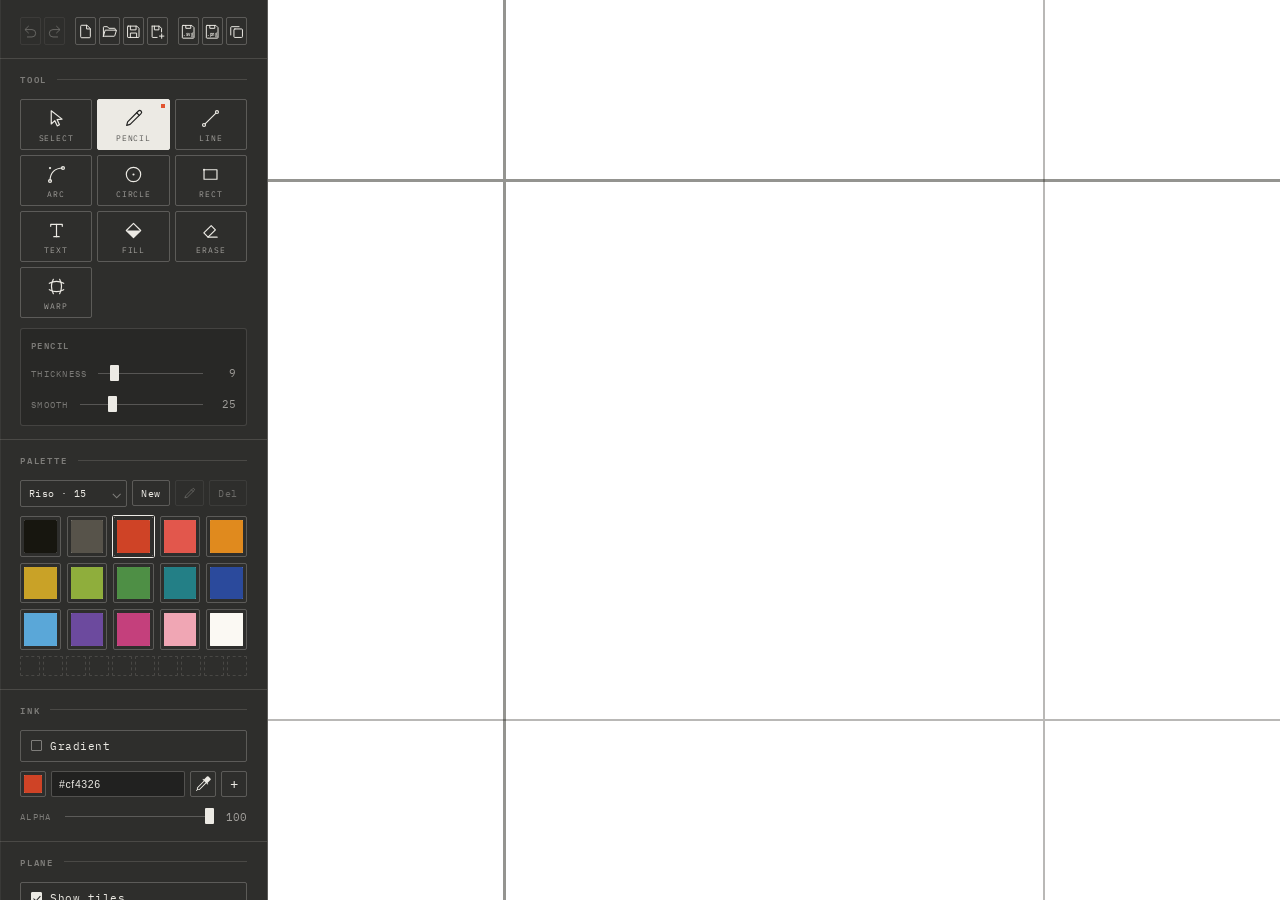
==== commit 875fad07: "Text takes T, and the tile rules take X Text is named after the letter it now answers to. The tile r" ====
--- a/index.html
+++ b/index.html
@@ -81,7 +81,7 @@
         <svg viewBox="0 0 24 24"><rect x="4.6" y="6.6" width="14.8" height="10.8"/><path d="M4.6 6.6h.01" stroke-width="2.4"/></svg>
         <em>Rect</em>
       </button>
-      <button class="tool" data-tool="text" title="Text — X (click where the letters start, then type; Enter sets them down)">
+      <button class="tool" data-tool="text" title="Text — T (click where the letters start, then type; Enter sets them down)">
         <svg viewBox="0 0 24 24"><path d="M5.4 7.2V4.9h13.2v2.3"/><path d="M12 4.9v14.2"/><path d="M8.9 19.1h6.2"/></svg>
         <em>Text</em>
       </button>
@@ -345,7 +345,7 @@
 
   <section class="panel">
     <div class="label"><span>Plane</span><i></i></div>
-    <button class="wide toggle" data-toggle="grid" title="Show the tile grid across the plane — T"><span class="tick"></span><span>Show tiles</span></button>
+    <button class="wide toggle" data-toggle="grid" title="Show the tile grid across the plane — X"><span class="tick"></span><span>Show tiles</span></button>
     <button class="wide toggle" id="gridOn" title="Show the alignment grid — D cycles its size">
       <span class="tick"></span><span>Show grid</span>
     </button>
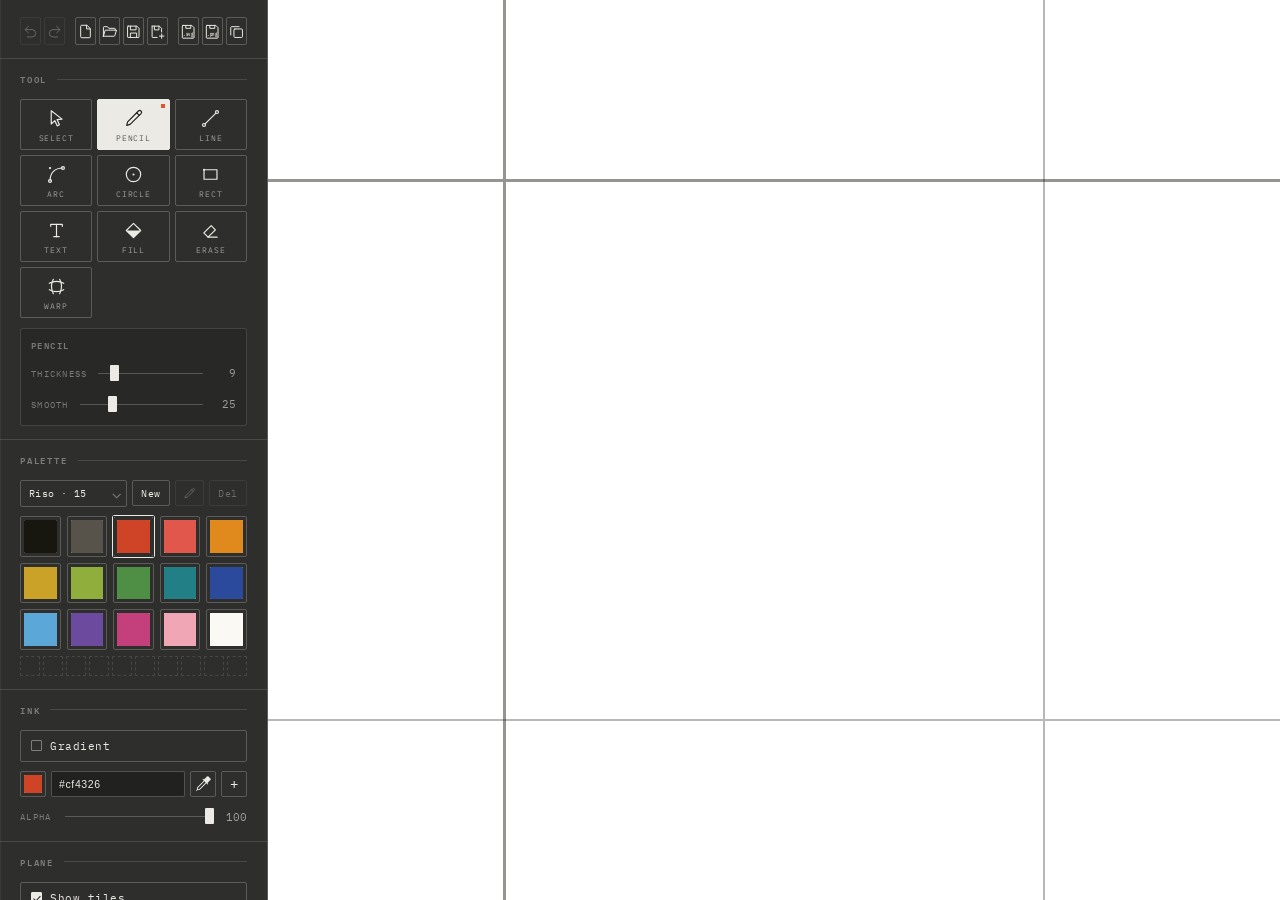
==== commit 196275a9: "Italic, and a picker that offers the fonts on this computer Two things the letters were short of.  I" ====
--- a/index.html
+++ b/index.html
@@ -128,17 +128,20 @@
         <input type="range" id="typeSize" min="20" max="400" step="2" value="140" aria-label="Text size">
         <span class="mono num" id="typeSizeVal">140</span>
       </div>
+      <!-- Three faces every computer has, and beneath them whatever else
+           this one holds, once it has been asked. -->
       <div class="row" data-for="text" title="The face the letters are cut from">
         <span class="mono tiny">Face</span>
-        <div class="modes" id="typeFaces">
-          <button data-face="sans" title="Plain, even-weighted letters">Sans</button>
-          <button data-face="serif" title="Letters with serifs and a varying stroke">Serif</button>
-          <button data-face="mono" title="Every letter the same width">Mono</button>
-        </div>
-      </div>
-      <button class="wide toggle" data-toggle="typeBold" id="typeBoldBtn" data-for="text">
-        <span class="tick"></span><span>Bold</span>
-      </button>
+        <div class="sel"><select id="typeFace" aria-label="Text face"></select></div>
+      </div>
+      <div class="grid2 binders" data-for="text">
+        <button class="wide toggle" data-toggle="typeBold" id="typeBoldBtn" title="Cut the letters from the heavy face">
+          <span class="tick"></span><span>Bold</span>
+        </button>
+        <button class="wide toggle" data-toggle="typeItalic" id="typeItalicBtn" title="Cut them from the sloped face">
+          <span class="tick"></span><span>Italic</span>
+        </button>
+      </div>
       <div class="row slide" id="smoothRow" data-for="pencil" title="How far a stroke is tidied when you let go — 0 keeps it exactly as drawn">
         <span class="mono tiny">Smooth</span>
         <input type="range" id="smooth" min="0" max="100" step="1" value="25" aria-label="Pencil smoothing">
--- a/styles.css
+++ b/styles.css
@@ -331,7 +331,7 @@
   transform: rotate(45deg) translateY(-1px);
   pointer-events: none;
 }
-#palSel {
+#palSel, #typeFace {
   -webkit-appearance: none;
   appearance: none;
   width: 100%;
@@ -347,8 +347,12 @@
   cursor: pointer;
   text-overflow: ellipsis;
 }
-#palSel:hover { background: var(--ink-06); }
-#palSel:focus-visible { outline: 2px solid var(--accent); outline-offset: 1px; }
+#palSel:hover, #typeFace:hover { background: var(--ink-06); }
+#palSel:focus-visible,
+#typeFace:focus-visible { outline: 2px solid var(--accent); outline-offset: 1px; }
+/* The face row is a label and a picker, so the picker takes the room the
+   chips used to, rather than the whole width a palette's does. */
+.row > .sel { height: 26px; }
 
 .mini {
   padding: 0 8px;
